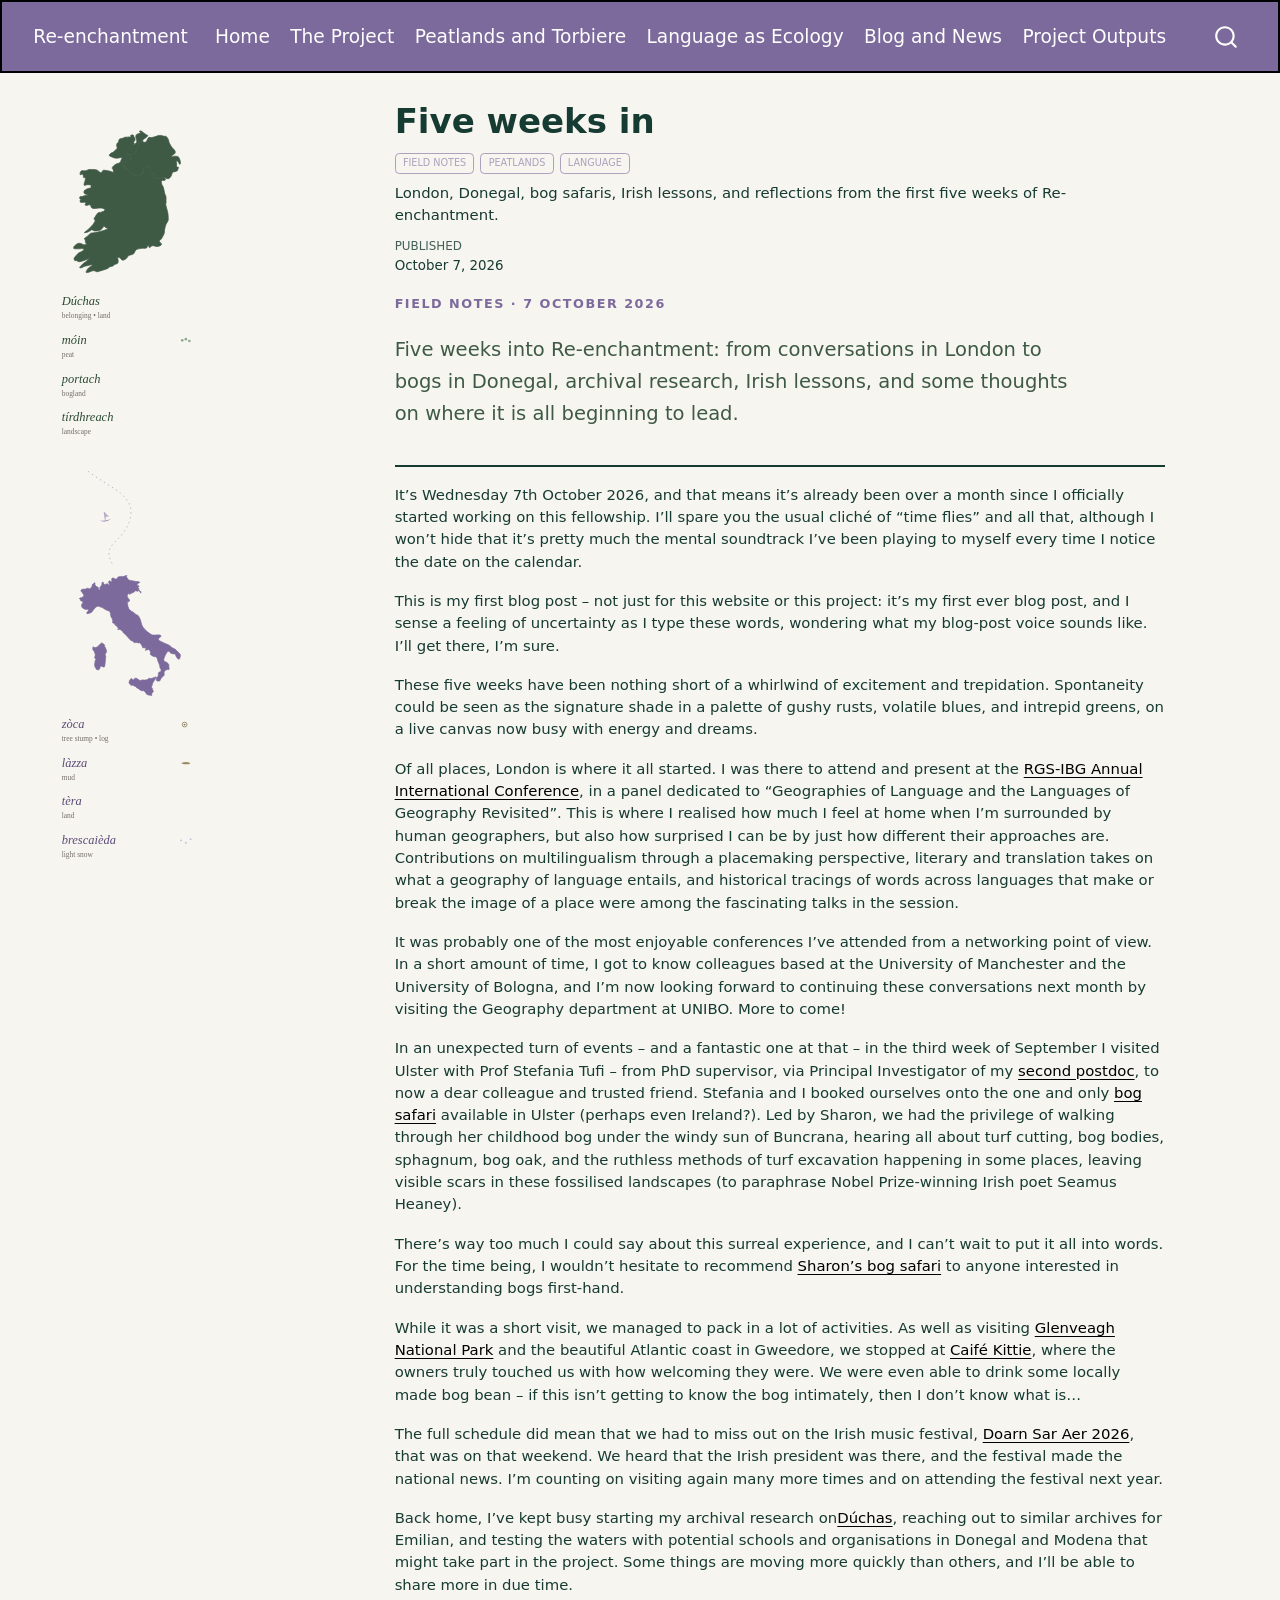
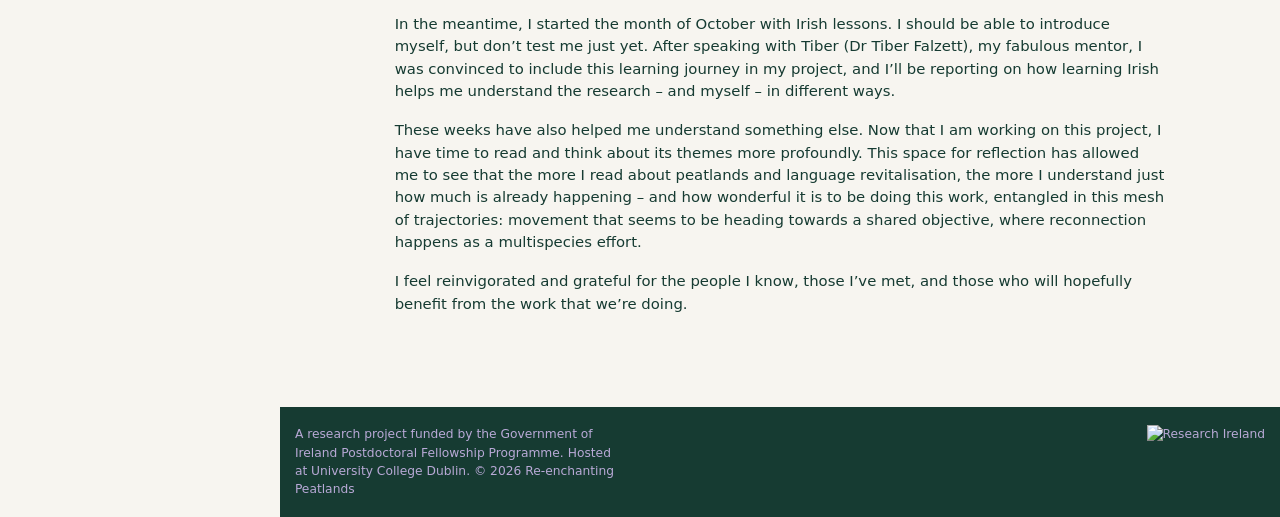
==== docs/posts/five-weeks-in/index.html @ d38acc0a "blog" ====
<!DOCTYPE html>
<html xmlns="http://www.w3.org/1999/xhtml" lang="en" xml:lang="en"><head>

<meta charset="utf-8">
<meta name="generator" content="quarto-1.8.26">

<meta name="viewport" content="width=device-width, initial-scale=1.0, user-scalable=yes">

<meta name="dcterms.date" content="2026-10-07">
<meta name="description" content="London, Donegal, bog safaris, Irish lessons, and reflections from the first five weeks of Re-enchantment.">

<title>Five weeks in – Re-enchantment</title>
<style>
code{white-space: pre-wrap;}
span.smallcaps{font-variant: small-caps;}
div.columns{display: flex; gap: min(4vw, 1.5em);}
div.column{flex: auto; overflow-x: auto;}
div.hanging-indent{margin-left: 1.5em; text-indent: -1.5em;}
ul.task-list{list-style: none;}
ul.task-list li input[type="checkbox"] {
  width: 0.8em;
  margin: 0 0.8em 0.2em -1em; /* quarto-specific, see https://github.com/quarto-dev/quarto-cli/issues/4556 */ 
  vertical-align: middle;
}
</style>


<script src="../../site_libs/quarto-nav/quarto-nav.js"></script>
<script src="../../site_libs/quarto-nav/headroom.min.js"></script>
<script src="../../site_libs/clipboard/clipboard.min.js"></script>
<script src="../../site_libs/quarto-search/autocomplete.umd.js"></script>
<script src="../../site_libs/quarto-search/fuse.min.js"></script>
<script src="../../site_libs/quarto-search/quarto-search.js"></script>
<meta name="quarto:offset" content="../../">
<script src="../../site_libs/quarto-html/quarto.js" type="module"></script>
<script src="../../site_libs/quarto-html/tabsets/tabsets.js" type="module"></script>
<script src="../../site_libs/quarto-html/axe/axe-check.js" type="module"></script>
<script src="../../site_libs/quarto-html/popper.min.js"></script>
<script src="../../site_libs/quarto-html/tippy.umd.min.js"></script>
<script src="../../site_libs/quarto-html/anchor.min.js"></script>
<link href="../../site_libs/quarto-html/tippy.css" rel="stylesheet">
<link href="../../site_libs/quarto-html/quarto-syntax-highlighting-587c61ba64f3a5504c4d52d930310e48.css" rel="stylesheet" id="quarto-text-highlighting-styles">
<script src="../../site_libs/bootstrap/bootstrap.min.js"></script>
<link href="../../site_libs/bootstrap/bootstrap-icons.css" rel="stylesheet">
<link href="../../site_libs/bootstrap/bootstrap-61fd8b2bb3b2a88f0216b59456503f86.min.css" rel="stylesheet" append-hash="true" id="quarto-bootstrap" data-mode="light">
<script id="quarto-search-options" type="application/json">{
  "location": "navbar",
  "copy-button": false,
  "collapse-after": 3,
  "panel-placement": "end",
  "type": "overlay",
  "limit": 50,
  "keyboard-shortcut": [
    "f",
    "/",
    "s"
  ],
  "show-item-context": false,
  "language": {
    "search-no-results-text": "No results",
    "search-matching-documents-text": "matching documents",
    "search-copy-link-title": "Copy link to search",
    "search-hide-matches-text": "Hide additional matches",
    "search-more-match-text": "more match in this document",
    "search-more-matches-text": "more matches in this document",
    "search-clear-button-title": "Clear",
    "search-text-placeholder": "",
    "search-detached-cancel-button-title": "Cancel",
    "search-submit-button-title": "Submit",
    "search-label": "Search"
  }
}</script>


<link rel="stylesheet" href="../../styles.css">
</head>

<body class="nav-fixed fullcontent quarto-light">

<div id="quarto-search-results"></div>
  <header id="quarto-header" class="headroom fixed-top">
    <nav class="navbar navbar-expand-lg " data-bs-theme="dark">
      <div class="navbar-container container-fluid">
      <div class="navbar-brand-container mx-auto">
    <a class="navbar-brand" href="../../index.html">
    <span class="navbar-title">Re-enchantment</span>
    </a>
  </div>
            <div id="quarto-search" class="" title="Search"></div>
          <button class="navbar-toggler" type="button" data-bs-toggle="collapse" data-bs-target="#navbarCollapse" aria-controls="navbarCollapse" role="menu" aria-expanded="false" aria-label="Toggle navigation" onclick="if (window.quartoToggleHeadroom) { window.quartoToggleHeadroom(); }">
  <span class="navbar-toggler-icon"></span>
</button>
          <div class="collapse navbar-collapse" id="navbarCollapse">
            <ul class="navbar-nav navbar-nav-scroll me-auto">
  <li class="nav-item">
    <a class="nav-link" href="../../index.html"> 
<span class="menu-text">Home</span></a>
  </li>  
  <li class="nav-item">
    <a class="nav-link" href="../../project.html"> 
<span class="menu-text">The Project</span></a>
  </li>  
  <li class="nav-item">
    <a class="nav-link" href="../../peatlands.html"> 
<span class="menu-text">Peatlands and Torbiere</span></a>
  </li>  
  <li class="nav-item">
    <a class="nav-link" href="../../languagecology.html"> 
<span class="menu-text">Language as Ecology</span></a>
  </li>  
  <li class="nav-item">
    <a class="nav-link" href="../../blog.html"> 
<span class="menu-text">Blog and News</span></a>
  </li>  
  <li class="nav-item">
    <a class="nav-link" href="../../outputs.html"> 
<span class="menu-text">Project Outputs</span></a>
  </li>  
</ul>
          </div> <!-- /navcollapse -->
            <div class="quarto-navbar-tools">
</div>
      </div> <!-- /container-fluid -->
    </nav>
</header>
<!-- content -->
<div id="quarto-content" class="quarto-container page-columns page-rows-contents page-layout-article page-navbar">
<!-- sidebar -->
<!-- margin-sidebar -->
    
<!-- main -->
<main class="content" id="quarto-document-content">
<div class="wallpaper-left"></div>

<header id="title-block-header" class="quarto-title-block default">
<div class="quarto-title">
<h1 class="title">Five weeks in</h1>
  <div class="quarto-categories">
    <div class="quarto-category">Field notes</div>
    <div class="quarto-category">Peatlands</div>
    <div class="quarto-category">Language</div>
  </div>
  </div>

<div>
  <div class="description">
    London, Donegal, bog safaris, Irish lessons, and reflections from the first five weeks of Re-enchantment.
  </div>
</div>


<div class="quarto-title-meta">

    
    <div>
    <div class="quarto-title-meta-heading">Published</div>
    <div class="quarto-title-meta-contents">
      <p class="date">October 7, 2026</p>
    </div>
  </div>
  
    
  </div>
  


</header>


<div class="post-kicker">
<p>FIELD NOTES · 7 OCTOBER 2026</p>
</div>
<div class="post-opening">
<p>Five weeks into Re-enchantment: from conversations in London to bogs in Donegal, archival research, Irish lessons, and some thoughts on where it is all beginning to lead.</p>
</div>
<hr>
<p>It’s Wednesday 7th October 2026, and that means it’s already been over a month since I officially started working on this fellowship. I’ll spare you the usual cliché of “time flies” and all that, although I won’t hide that it’s pretty much the mental soundtrack I’ve been playing to myself every time I notice the date on the calendar.</p>
<p>This is my first blog post – not just for this website or this project: it’s my first ever blog post, and I sense a feeling of uncertainty as I type these words, wondering what my blog-post voice sounds like. I’ll get there, I’m sure.</p>
<p>These five weeks have been nothing short of a whirlwind of excitement and trepidation. Spontaneity could be seen as the signature shade in a palette of gushy rusts, volatile blues, and intrepid greens, on a live canvas now busy with energy and dreams.</p>
<p>Of all places, London is where it all started. I was there to attend and present at the <a href="https://www.rgs.org/research/annual-international-conference">RGS-IBG Annual International Conference</a>, in a panel dedicated to “Geographies of Language and the Languages of Geography Revisited”. This is where I realised how much I feel at home when I’m surrounded by human geographers, but also how surprised I can be by just how different their approaches are. Contributions on multilingualism through a placemaking perspective, literary and translation takes on what a geography of language entails, and historical tracings of words across languages that make or break the image of a place were among the fascinating talks in the session.</p>
<p>It was probably one of the most enjoyable conferences I’ve attended from a networking point of view. In a short amount of time, I got to know colleagues based at the University of Manchester and the University of Bologna, and I’m now looking forward to continuing these conversations next month by visiting the Geography department at UNIBO. More to come!</p>
<p>In an unexpected turn of events – and a fantastic one at that – in the third week of September I visited Ulster with Prof Stefania Tufi – from PhD supervisor, via Principal Investigator of my <a href="https://www.liverpool.ac.uk/languages-cultures-and-film/research/projects/borderscapes/">second postdoc</a>, to now a dear colleague and trusted friend. Stefania and I booked ourselves onto the one and only <a href="https://solasireland.com/tours/bog-safari/">bog safari</a> available in Ulster (perhaps even Ireland?). Led by Sharon, we had the privilege of walking through her childhood bog under the windy sun of Buncrana, hearing all about turf cutting, bog bodies, sphagnum, bog oak, and the ruthless methods of turf excavation happening in some places, leaving visible scars in these fossilised landscapes (to paraphrase Nobel Prize-winning Irish poet Seamus Heaney).</p>
<p>There’s way too much I could say about this surreal experience, and I can’t wait to put it all into words. For the time being, I wouldn’t hesitate to recommend <a href="https://solasireland.com/tours/bog-safari/">Sharon’s bog safari</a> to anyone interested in understanding bogs first-hand.</p>
<p>While it was a short visit, we managed to pack in a lot of activities. As well as visiting <a href="https://www.nationalparks.ie/glenveagh/">Glenveagh National Park</a> and the beautiful Atlantic coast in Gweedore, we stopped at <a href="https://govisitdonegal.com/places-to-eat/caife-kitty/">Caifé Kittie</a>, where the owners truly touched us with how welcoming they were. We were even able to drink some locally made bog bean – if this isn’t getting to know the bog intimately, then I don’t know what is…</p>
<p>The full schedule did mean that we had to miss out on the Irish music festival, <a href="https://share.google/TpyPyvpXl4QmtbWO6">Doarn Sar Aer 2026</a>, that was on that weekend. We heard that the Irish president was there, and the festival made the national news. I’m counting on visiting again many more times and on attending the festival next year.</p>
<p>Back home, I’ve kept busy starting my archival research on<a href="https://www.duchas.ie/">Dúchas</a>, reaching out to similar archives for Emilian, and testing the waters with potential schools and organisations in Donegal and Modena that might take part in the project. Some things are moving more quickly than others, and I’ll be able to share more in due time.</p>
<p>In the meantime, I started the month of October with Irish lessons. I should be able to introduce myself, but don’t test me just yet. After speaking with Tiber (Dr Tiber Falzett), my fabulous mentor, I was convinced to include this learning journey in my project, and I’ll be reporting on how learning Irish helps me understand the research – and myself – in different ways.</p>
<p>These weeks have also helped me understand something else. Now that I am working on this project, I have time to read and think about its themes more profoundly. This space for reflection has allowed me to see that the more I read about peatlands and language revitalisation, the more I understand just how much is already happening – and how wonderful it is to be doing this work, entangled in this mesh of trajectories: movement that seems to be heading towards a shared objective, where reconnection happens as a multispecies effort.</p>
<p>I feel reinvigorated and grateful for the people I know, those I’ve met, and those who will hopefully benefit from the work that we’re doing.</p>



</main> <!-- /main -->
<script id="quarto-html-after-body" type="application/javascript">
  window.document.addEventListener("DOMContentLoaded", function (event) {
    const icon = "";
    const anchorJS = new window.AnchorJS();
    anchorJS.options = {
      placement: 'right',
      icon: icon
    };
    anchorJS.add('.anchored');
    const isCodeAnnotation = (el) => {
      for (const clz of el.classList) {
        if (clz.startsWith('code-annotation-')) {                     
          return true;
        }
      }
      return false;
    }
    const onCopySuccess = function(e) {
      // button target
      const button = e.trigger;
      // don't keep focus
      button.blur();
      // flash "checked"
      button.classList.add('code-copy-button-checked');
      var currentTitle = button.getAttribute("title");
      button.setAttribute("title", "Copied!");
      let tooltip;
      if (window.bootstrap) {
        button.setAttribute("data-bs-toggle", "tooltip");
        button.setAttribute("data-bs-placement", "left");
        button.setAttribute("data-bs-title", "Copied!");
        tooltip = new bootstrap.Tooltip(button, 
          { trigger: "manual", 
            customClass: "code-copy-button-tooltip",
            offset: [0, -8]});
        tooltip.show();    
      }
      setTimeout(function() {
        if (tooltip) {
          tooltip.hide();
          button.removeAttribute("data-bs-title");
          button.removeAttribute("data-bs-toggle");
          button.removeAttribute("data-bs-placement");
        }
        button.setAttribute("title", currentTitle);
        button.classList.remove('code-copy-button-checked');
      }, 1000);
      // clear code selection
      e.clearSelection();
    }
    const getTextToCopy = function(trigger) {
      const outerScaffold = trigger.parentElement.cloneNode(true);
      const codeEl = outerScaffold.querySelector('code');
      for (const childEl of codeEl.children) {
        if (isCodeAnnotation(childEl)) {
          childEl.remove();
        }
      }
      return codeEl.innerText;
    }
    const clipboard = new window.ClipboardJS('.code-copy-button:not([data-in-quarto-modal])', {
      text: getTextToCopy
    });
    clipboard.on('success', onCopySuccess);
    if (window.document.getElementById('quarto-embedded-source-code-modal')) {
      const clipboardModal = new window.ClipboardJS('.code-copy-button[data-in-quarto-modal]', {
        text: getTextToCopy,
        container: window.document.getElementById('quarto-embedded-source-code-modal')
      });
      clipboardModal.on('success', onCopySuccess);
    }
      var localhostRegex = new RegExp(/^(?:http|https):\/\/localhost\:?[0-9]*\//);
      var mailtoRegex = new RegExp(/^mailto:/);
        var filterRegex = new RegExp('/' + window.location.host + '/');
      var isInternal = (href) => {
          return filterRegex.test(href) || localhostRegex.test(href) || mailtoRegex.test(href);
      }
      // Inspect non-navigation links and adorn them if external
     var links = window.document.querySelectorAll('a[href]:not(.nav-link):not(.navbar-brand):not(.toc-action):not(.sidebar-link):not(.sidebar-item-toggle):not(.pagination-link):not(.no-external):not([aria-hidden]):not(.dropdown-item):not(.quarto-navigation-tool):not(.about-link)');
      for (var i=0; i<links.length; i++) {
        const link = links[i];
        if (!isInternal(link.href)) {
          // undo the damage that might have been done by quarto-nav.js in the case of
          // links that we want to consider external
          if (link.dataset.originalHref !== undefined) {
            link.href = link.dataset.originalHref;
          }
        }
      }
    function tippyHover(el, contentFn, onTriggerFn, onUntriggerFn) {
      const config = {
        allowHTML: true,
        maxWidth: 500,
        delay: 100,
        arrow: false,
        appendTo: function(el) {
            return el.parentElement;
        },
        interactive: true,
        interactiveBorder: 10,
        theme: 'quarto',
        placement: 'bottom-start',
      };
      if (contentFn) {
        config.content = contentFn;
      }
      if (onTriggerFn) {
        config.onTrigger = onTriggerFn;
      }
      if (onUntriggerFn) {
        config.onUntrigger = onUntriggerFn;
      }
      window.tippy(el, config); 
    }
    const noterefs = window.document.querySelectorAll('a[role="doc-noteref"]');
    for (var i=0; i<noterefs.length; i++) {
      const ref = noterefs[i];
      tippyHover(ref, function() {
        // use id or data attribute instead here
        let href = ref.getAttribute('data-footnote-href') || ref.getAttribute('href');
        try { href = new URL(href).hash; } catch {}
        const id = href.replace(/^#\/?/, "");
        const note = window.document.getElementById(id);
        if (note) {
          return note.innerHTML;
        } else {
          return "";
        }
      });
    }
    const xrefs = window.document.querySelectorAll('a.quarto-xref');
    const processXRef = (id, note) => {
      // Strip column container classes
      const stripColumnClz = (el) => {
        el.classList.remove("page-full", "page-columns");
        if (el.children) {
          for (const child of el.children) {
            stripColumnClz(child);
          }
        }
      }
      stripColumnClz(note)
      if (id === null || id.startsWith('sec-')) {
        // Special case sections, only their first couple elements
        const container = document.createElement("div");
        if (note.children && note.children.length > 2) {
          container.appendChild(note.children[0].cloneNode(true));
          for (let i = 1; i < note.children.length; i++) {
            const child = note.children[i];
            if (child.tagName === "P" && child.innerText === "") {
              continue;
            } else {
              container.appendChild(child.cloneNode(true));
              break;
            }
          }
          if (window.Quarto?.typesetMath) {
            window.Quarto.typesetMath(container);
          }
          return container.innerHTML
        } else {
          if (window.Quarto?.typesetMath) {
            window.Quarto.typesetMath(note);
          }
          return note.innerHTML;
        }
      } else {
        // Remove any anchor links if they are present
        const anchorLink = note.querySelector('a.anchorjs-link');
        if (anchorLink) {
          anchorLink.remove();
        }
        if (window.Quarto?.typesetMath) {
          window.Quarto.typesetMath(note);
        }
        if (note.classList.contains("callout")) {
          return note.outerHTML;
        } else {
          return note.innerHTML;
        }
      }
    }
    for (var i=0; i<xrefs.length; i++) {
      const xref = xrefs[i];
      tippyHover(xref, undefined, function(instance) {
        instance.disable();
        let url = xref.getAttribute('href');
        let hash = undefined; 
        if (url.startsWith('#')) {
          hash = url;
        } else {
          try { hash = new URL(url).hash; } catch {}
        }
        if (hash) {
          const id = hash.replace(/^#\/?/, "");
          const note = window.document.getElementById(id);
          if (note !== null) {
            try {
              const html = processXRef(id, note.cloneNode(true));
              instance.setContent(html);
            } finally {
              instance.enable();
              instance.show();
            }
          } else {
            // See if we can fetch this
            fetch(url.split('#')[0])
            .then(res => res.text())
            .then(html => {
              const parser = new DOMParser();
              const htmlDoc = parser.parseFromString(html, "text/html");
              const note = htmlDoc.getElementById(id);
              if (note !== null) {
                const html = processXRef(id, note);
                instance.setContent(html);
              } 
            }).finally(() => {
              instance.enable();
              instance.show();
            });
          }
        } else {
          // See if we can fetch a full url (with no hash to target)
          // This is a special case and we should probably do some content thinning / targeting
          fetch(url)
          .then(res => res.text())
          .then(html => {
            const parser = new DOMParser();
            const htmlDoc = parser.parseFromString(html, "text/html");
            const note = htmlDoc.querySelector('main.content');
            if (note !== null) {
              // This should only happen for chapter cross references
              // (since there is no id in the URL)
              // remove the first header
              if (note.children.length > 0 && note.children[0].tagName === "HEADER") {
                note.children[0].remove();
              }
              const html = processXRef(null, note);
              instance.setContent(html);
            } 
          }).finally(() => {
            instance.enable();
            instance.show();
          });
        }
      }, function(instance) {
      });
    }
        let selectedAnnoteEl;
        const selectorForAnnotation = ( cell, annotation) => {
          let cellAttr = 'data-code-cell="' + cell + '"';
          let lineAttr = 'data-code-annotation="' +  annotation + '"';
          const selector = 'span[' + cellAttr + '][' + lineAttr + ']';
          return selector;
        }
        const selectCodeLines = (annoteEl) => {
          const doc = window.document;
          const targetCell = annoteEl.getAttribute("data-target-cell");
          const targetAnnotation = annoteEl.getAttribute("data-target-annotation");
          const annoteSpan = window.document.querySelector(selectorForAnnotation(targetCell, targetAnnotation));
          const lines = annoteSpan.getAttribute("data-code-lines").split(",");
          const lineIds = lines.map((line) => {
            return targetCell + "-" + line;
          })
          let top = null;
          let height = null;
          let parent = null;
          if (lineIds.length > 0) {
              //compute the position of the single el (top and bottom and make a div)
              const el = window.document.getElementById(lineIds[0]);
              top = el.offsetTop;
              height = el.offsetHeight;
              parent = el.parentElement.parentElement;
            if (lineIds.length > 1) {
              const lastEl = window.document.getElementById(lineIds[lineIds.length - 1]);
              const bottom = lastEl.offsetTop + lastEl.offsetHeight;
              height = bottom - top;
            }
            if (top !== null && height !== null && parent !== null) {
              // cook up a div (if necessary) and position it 
              let div = window.document.getElementById("code-annotation-line-highlight");
              if (div === null) {
                div = window.document.createElement("div");
                div.setAttribute("id", "code-annotation-line-highlight");
                div.style.position = 'absolute';
                parent.appendChild(div);
              }
              div.style.top = top - 2 + "px";
              div.style.height = height + 4 + "px";
              div.style.left = 0;
              let gutterDiv = window.document.getElementById("code-annotation-line-highlight-gutter");
              if (gutterDiv === null) {
                gutterDiv = window.document.createElement("div");
                gutterDiv.setAttribute("id", "code-annotation-line-highlight-gutter");
                gutterDiv.style.position = 'absolute';
                const codeCell = window.document.getElementById(targetCell);
                const gutter = codeCell.querySelector('.code-annotation-gutter');
                gutter.appendChild(gutterDiv);
              }
              gutterDiv.style.top = top - 2 + "px";
              gutterDiv.style.height = height + 4 + "px";
            }
            selectedAnnoteEl = annoteEl;
          }
        };
        const unselectCodeLines = () => {
          const elementsIds = ["code-annotation-line-highlight", "code-annotation-line-highlight-gutter"];
          elementsIds.forEach((elId) => {
            const div = window.document.getElementById(elId);
            if (div) {
              div.remove();
            }
          });
          selectedAnnoteEl = undefined;
        };
          // Handle positioning of the toggle
      window.addEventListener(
        "resize",
        throttle(() => {
          elRect = undefined;
          if (selectedAnnoteEl) {
            selectCodeLines(selectedAnnoteEl);
          }
        }, 10)
      );
      function throttle(fn, ms) {
      let throttle = false;
      let timer;
        return (...args) => {
          if(!throttle) { // first call gets through
              fn.apply(this, args);
              throttle = true;
          } else { // all the others get throttled
              if(timer) clearTimeout(timer); // cancel #2
              timer = setTimeout(() => {
                fn.apply(this, args);
                timer = throttle = false;
              }, ms);
          }
        };
      }
        // Attach click handler to the DT
        const annoteDls = window.document.querySelectorAll('dt[data-target-cell]');
        for (const annoteDlNode of annoteDls) {
          annoteDlNode.addEventListener('click', (event) => {
            const clickedEl = event.target;
            if (clickedEl !== selectedAnnoteEl) {
              unselectCodeLines();
              const activeEl = window.document.querySelector('dt[data-target-cell].code-annotation-active');
              if (activeEl) {
                activeEl.classList.remove('code-annotation-active');
              }
              selectCodeLines(clickedEl);
              clickedEl.classList.add('code-annotation-active');
            } else {
              // Unselect the line
              unselectCodeLines();
              clickedEl.classList.remove('code-annotation-active');
            }
          });
        }
    const findCites = (el) => {
      const parentEl = el.parentElement;
      if (parentEl) {
        const cites = parentEl.dataset.cites;
        if (cites) {
          return {
            el,
            cites: cites.split(' ')
          };
        } else {
          return findCites(el.parentElement)
        }
      } else {
        return undefined;
      }
    };
    var bibliorefs = window.document.querySelectorAll('a[role="doc-biblioref"]');
    for (var i=0; i<bibliorefs.length; i++) {
      const ref = bibliorefs[i];
      const citeInfo = findCites(ref);
      if (citeInfo) {
        tippyHover(citeInfo.el, function() {
          var popup = window.document.createElement('div');
          citeInfo.cites.forEach(function(cite) {
            var citeDiv = window.document.createElement('div');
            citeDiv.classList.add('hanging-indent');
            citeDiv.classList.add('csl-entry');
            var biblioDiv = window.document.getElementById('ref-' + cite);
            if (biblioDiv) {
              citeDiv.innerHTML = biblioDiv.innerHTML;
            }
            popup.appendChild(citeDiv);
          });
          return popup.innerHTML;
        });
      }
    }
  });
  </script>
</div> <!-- /content -->
<footer class="footer">
  <div class="nav-footer">
    <div class="nav-footer-left">
      <ul class="footer-items list-unstyled">
    <li class="nav-item">
 A research project funded by the Government of Ireland Postdoctoral Fellowship Programme. Hosted at University College Dublin. © 2026 Re-enchanting Peatlands
  </li>  
</ul>
    </div>   
    <div class="nav-footer-center">
      &nbsp;
    </div>
    <div class="nav-footer-right">
      <ul class="footer-items list-unstyled">
    <li class="nav-item">
 <img src="files/RILogo.png" alt="Research Ireland" height="30">
  </li>  
</ul>
    </div>
  </div>
</footer>




</body></html>
---- docs/site_libs/quarto-html/tippy.css ----
.tippy-box[data-animation=fade][data-state=hidden]{opacity:0}[data-tippy-root]{max-width:calc(100vw - 10px)}.tippy-box{position:relative;background-color:#333;color:#fff;border-radius:4px;font-size:14px;line-height:1.4;white-space:normal;outline:0;transition-property:transform,visibility,opacity}.tippy-box[data-placement^=top]>.tippy-arrow{bottom:0}.tippy-box[data-placement^=top]>.tippy-arrow:before{bottom:-7px;left:0;border-width:8px 8px 0;border-top-color:initial;transform-origin:center top}.tippy-box[data-placement^=bottom]>.tippy-arrow{top:0}.tippy-box[data-placement^=bottom]>.tippy-arrow:before{top:-7px;left:0;border-width:0 8px 8px;border-bottom-color:initial;transform-origin:center bottom}.tippy-box[data-placement^=left]>.tippy-arrow{right:0}.tippy-box[data-placement^=left]>.tippy-arrow:before{border-width:8px 0 8px 8px;border-left-color:initial;right:-7px;transform-origin:center left}.tippy-box[data-placement^=right]>.tippy-arrow{left:0}.tippy-box[data-placement^=right]>.tippy-arrow:before{left:-7px;border-width:8px 8px 8px 0;border-right-color:initial;transform-origin:center right}.tippy-box[data-inertia][data-state=visible]{transition-timing-function:cubic-bezier(.54,1.5,.38,1.11)}.tippy-arrow{width:16px;height:16px;color:#333}.tippy-arrow:before{content:"";position:absolute;border-color:transparent;border-style:solid}.tippy-content{position:relative;padding:5px 9px;z-index:1}
---- docs/site_libs/quarto-html/quarto-syntax-highlighting-587c61ba64f3a5504c4d52d930310e48.css ----
/* quarto syntax highlight colors */
:root {
  --quarto-hl-ot-color: #003B4F;
  --quarto-hl-at-color: #657422;
  --quarto-hl-ss-color: #20794D;
  --quarto-hl-an-color: #5E5E5E;
  --quarto-hl-fu-color: #4758AB;
  --quarto-hl-st-color: #20794D;
  --quarto-hl-cf-color: #003B4F;
  --quarto-hl-op-color: #5E5E5E;
  --quarto-hl-er-color: #AD0000;
  --quarto-hl-bn-color: #AD0000;
  --quarto-hl-al-color: #AD0000;
  --quarto-hl-va-color: #111111;
  --quarto-hl-bu-color: inherit;
  --quarto-hl-ex-color: inherit;
  --quarto-hl-pp-color: #AD0000;
  --quarto-hl-in-color: #5E5E5E;
  --quarto-hl-vs-color: #20794D;
  --quarto-hl-wa-color: #5E5E5E;
  --quarto-hl-do-color: #5E5E5E;
  --quarto-hl-im-color: #00769E;
  --quarto-hl-ch-color: #20794D;
  --quarto-hl-dt-color: #AD0000;
  --quarto-hl-fl-color: #AD0000;
  --quarto-hl-co-color: #5E5E5E;
  --quarto-hl-cv-color: #5E5E5E;
  --quarto-hl-cn-color: #8f5902;
  --quarto-hl-sc-color: #5E5E5E;
  --quarto-hl-dv-color: #AD0000;
  --quarto-hl-kw-color: #003B4F;
}

/* other quarto variables */
:root {
  --quarto-font-monospace: SFMono-Regular, Menlo, Monaco, Consolas, "Liberation Mono", "Courier New", monospace;
}

/* syntax highlight based on Pandoc's rules */
pre > code.sourceCode > span {
  color: #003B4F;
}

code.sourceCode > span {
  color: #003B4F;
}

div.sourceCode,
div.sourceCode pre.sourceCode {
  color: #003B4F;
}

/* Normal */
code span {
  color: #003B4F;
}

/* Alert */
code span.al {
  color: #AD0000;
  font-style: inherit;
}

/* Annotation */
code span.an {
  color: #5E5E5E;
  font-style: inherit;
}

/* Attribute */
code span.at {
  color: #657422;
  font-style: inherit;
}

/* BaseN */
code span.bn {
  color: #AD0000;
  font-style: inherit;
}

/* BuiltIn */
code span.bu {
  font-style: inherit;
}

/* ControlFlow */
code span.cf {
  color: #003B4F;
  font-weight: bold;
  font-style: inherit;
}

/* Char */
code span.ch {
  color: #20794D;
  font-style: inherit;
}

/* Constant */
code span.cn {
  color: #8f5902;
  font-style: inherit;
}

/* Comment */
code span.co {
  color: #5E5E5E;
  font-style: inherit;
}

/* CommentVar */
code span.cv {
  color: #5E5E5E;
  font-style: italic;
}

/* Documentation */
code span.do {
  color: #5E5E5E;
  font-style: italic;
}

/* DataType */
code span.dt {
  color: #AD0000;
  font-style: inherit;
}

/* DecVal */
code span.dv {
  color: #AD0000;
  font-style: inherit;
}

/* Error */
code span.er {
  color: #AD0000;
  font-style: inherit;
}

/* Extension */
code span.ex {
  font-style: inherit;
}

/* Float */
code span.fl {
  color: #AD0000;
  font-style: inherit;
}

/* Function */
code span.fu {
  color: #4758AB;
  font-style: inherit;
}

/* Import */
code span.im {
  color: #00769E;
  font-style: inherit;
}

/* Information */
code span.in {
  color: #5E5E5E;
  font-style: inherit;
}

/* Keyword */
code span.kw {
  color: #003B4F;
  font-weight: bold;
  font-style: inherit;
}

/* Operator */
code span.op {
  color: #5E5E5E;
  font-style: inherit;
}

/* Other */
code span.ot {
  color: #003B4F;
  font-style: inherit;
}

/* Preprocessor */
code span.pp {
  color: #AD0000;
  font-style: inherit;
}

/* SpecialChar */
code span.sc {
  color: #5E5E5E;
  font-style: inherit;
}

/* SpecialString */
code span.ss {
  color: #20794D;
  font-style: inherit;
}

/* String */
code span.st {
  color: #20794D;
  font-style: inherit;
}

/* Variable */
code span.va {
  color: #111111;
  font-style: inherit;
}

/* VerbatimString */
code span.vs {
  color: #20794D;
  font-style: inherit;
}

/* Warning */
code span.wa {
  color: #5E5E5E;
  font-style: italic;
}

.prevent-inlining {
  content: "</";
}

/*# sourceMappingURL=2dce1cc6c82594539e1579de68416b47.css.map */
---- docs/styles.css ----
/* css styles */

.nav-footer {
  background-color: #163B32;
  color: #B8A9D6;
}

.nav-footer .footer-items {
  padding-top: 10px;
  padding-bottom: 10px;
}

.nav-footer img {
  max-height: 30px;
}

.nav-footer a {
  color: #B8A9D6;
}

.nav-footer a:hover {
  color: #B8A9D6;
}

.wallpaper-left {
  position: fixed;
  top: 0;
  left: 0;
  width: 260px;
  height: 100vh;

  background-image: url("files/wallpaper.svg");
  background-repeat: no-repeat;
  background-position: center top;
  background-size: contain;

  pointer-events: none;
  z-index: 0;
}

body {
  margin-left: 280px;
}

@media (max-width: 900px) {
  .wallpaper-left {
    display: none;
  }

  body {
    margin-left: 0;
  }
}

html,
body {
  background: #F7F5F0;
}


/* =========================================================
   LANGUAGE AS ECOLOGY — PUBLICATION CARDS
   ========================================================= */

.publication-card {
  background: #ffffff;
  border: 1px solid rgba(62, 90, 69, 0.18);
  border-left: 5px solid #3E5A45;
  border-radius: 12px;

  padding: 2rem 2.2rem;
  margin: 2rem 0 3rem 0;

  box-shadow: 0 4px 14px rgba(62, 90, 69, 0.08);
}

/* Publication title */

.publication-card h3 {
  color: #3E5A45;
  margin-top: 0;
  margin-bottom: 0.8rem;
  font-size: 1.35rem;
  line-height: 1.35;
}

/* APA citation */

.publication-meta {
  color: #555;
  font-size: 0.95rem;
  line-height: 1.6;
  margin-bottom: 1.5rem;
}

.publication-meta a {
  color: #7C6A9C;
  font-weight: 600;
}

/* "Why it matters" box */

.research-note {
  background: #F7F5F0;
  border-left: 4px solid #7C6A9C;
  border-radius: 6px;

  padding: 1rem 1.3rem;
  margin: 1.5rem 0;

  font-size: 0.95rem;
}

.research-note strong {
  color: #7C6A9C;
  text-transform: uppercase;
  letter-spacing: 0.06em;
  font-size: 0.78rem;
}

/* Abstract */

.publication-card details {
  margin-top: 1.5rem;
  border-top: 1px solid rgba(62, 90, 69, 0.15);
  padding-top: 1rem;
}

.publication-card summary {
  color: #3E5A45;
  font-weight: 600;
  cursor: pointer;
  letter-spacing: 0.03em;
}

.publication-card details p {
  margin-top: 1rem;
  line-height: 1.7;
}

/* Category label */

.publication-category {
  display: inline-block;

  color: #7C6A9C;
  border: 1px solid rgba(124, 106, 156, 0.35);
  border-radius: 20px;

  padding: 0.25rem 0.7rem;
  margin-bottom: 1rem;

  font-size: 0.72rem;
  font-weight: 700;
  letter-spacing: 0.08em;
  text-transform: uppercase;
}

/* Mobile */

@media (max-width: 700px) {
  .publication-card {
    padding: 1.4rem;
    margin: 1.5rem 0 2rem 0;
  }

  .publication-card h3 {
    font-size: 1.15rem;
  }
}

/* =========================================================
   RESEARCH SECTION NAVIGATION
   ========================================================= */

.research-nav {
  display: flex;
  flex-wrap: wrap;
  gap: 0.8rem;

  margin: 2rem 0 3rem 0;
}

.research-nav-item {
  display: inline-block;

  padding: 0.7rem 1.2rem;

  background-color: #ffffff;
  color: #3E5A45;

  border: 1px solid rgba(62, 90, 69, 0.3);
  border-radius: 25px;

  text-decoration: none;
  font-weight: 600;
  font-size: 0.9rem;

  transition:
    background-color 0.2s ease,
    color 0.2s ease,
    transform 0.2s ease,
    box-shadow 0.2s ease;
}

.research-nav-item:hover {
  background-color: #3E5A45;
  color: #ffffff;

  transform: translateY(-2px);

  box-shadow: 0 4px 10px rgba(62, 90, 69, 0.15);

  text-decoration: none;
}

/* Make the destination headings scroll nicely
   beneath the fixed navbar */

#linguistics-language,
#ecology-geography,
#interdisciplinary {
  scroll-margin-top: 90px;
}

/* =========================================================
   BOOK PUBLICATIONS
   ========================================================= */

.book-card {
  display: flex;
  gap: 1.8rem;
  align-items: flex-start;
  margin-bottom: 1.5rem;
}

.book-cover {
  flex: 0 0 130px;
}

.book-cover img {
  display: block;
  width: 130px;
  height: auto;

  border-radius: 4px;

  box-shadow: 0 5px 12px rgba(62, 90, 69, 0.18);
}

.book-details {
  flex: 1;
}

.book-details h3 {
  margin-top: 0;
}

/* Mobile */

@media (max-width: 600px) {
  .book-card {
    flex-direction: column;
  }

  .book-cover {
    flex-basis: auto;
  }

  .book-cover img {
    width: 150px;
  }
}

/* =========================================================
   BLOG — FIELD NOTES
   ========================================================= */

/* ---------- Blog landing page ---------- */

.blog-intro {
  max-width: 720px;
  margin: 1.5rem 0 3.5rem 0;
  padding-bottom: 2rem;
  border-bottom: 1px solid rgba(22, 59, 50, 0.25);
}

.blog-intro h2 {
  color: #163B32;
  font-size: 1.8rem;
  font-weight: 500;
  margin-bottom: 0.8rem;
}

.blog-intro p {
  max-width: 620px;
  color: #3E5A45;
  font-size: 1.05rem;
  line-height: 1.7;
  margin-bottom: 0;
}


/* ---------- Quarto blog listing ---------- */

/* Remove the conventional card-like appearance */

.quarto-listing-default .list {
  border-top: 0;
}

.quarto-listing-default .quarto-post {
  padding: 1.8rem 0 2rem 0;
  border-bottom: 1px solid rgba(22, 59, 50, 0.18);
}

/* Post titles */

.quarto-listing-default .quarto-post .listing-title {
  color: #163B32;
  font-size: 1.35rem;
  font-weight: 500;
  line-height: 1.3;
}

.quarto-listing-default .quarto-post .listing-title a {
  color: #163B32;
  text-decoration: none;
}

.quarto-listing-default .quarto-post .listing-title a:hover {
  color: #7C6A9C;
}

/* Description */

.quarto-listing-default .quarto-post .listing-description {
  color: #3E5A45;
  font-size: 0.98rem;
  line-height: 1.65;
  max-width: 680px;
}

/* Date and metadata */

.quarto-listing-default .quarto-post .listing-date {
  color: #7C6A9C;
  font-size: 0.76rem;
  font-weight: 700;
  letter-spacing: 0.07em;
  text-transform: uppercase;
}

/* Categories */

.quarto-listing-category .category,
.quarto-category {
  color: #7C6A9C;
  border-color: rgba(124, 106, 156, 0.35);
  border-radius: 20px;
}


/* =========================================================
   INDIVIDUAL BLOG POSTS
   ========================================================= */

/* Comfortable reading width */

body.quarto-blog-post main.content {
  max-width: 780px;
}

/* Small editorial label above the opening */

.post-kicker {
  color: #7C6A9C;
  font-size: 0.75rem;
  font-weight: 700;
  letter-spacing: 0.12em;
  margin: 0.5rem 0 1.2rem 0;
}

/* Opening/deck */

.post-opening {
  max-width: 680px;
  color: #3E5A45;
  font-size: 1.15rem;
  line-height: 1.65;
  margin-bottom: 2rem;
}

/* Article typography */

body.quarto-blog-post main.content p {
  font-size: 1.05rem;
  line-height: 1.82;
  margin-bottom: 1.35rem;
}

/* Give the article title more presence */

body.quarto-blog-post #title-block-header .title {
  color: #163B32;
  font-size: clamp(2.2rem, 5vw, 3.4rem);
  font-weight: 500;
  line-height: 1.08;
  letter-spacing: -0.02em;
}

/* Quarto metadata */

body.quarto-blog-post #title-block-header .quarto-title-meta {
  color: #7C6A9C;
  font-size: 0.8rem;
}

/* Horizontal rules become quiet editorial dividers */

body.quarto-blog-post main.content hr {
  border: 0;
  border-top: 1px solid rgba(22, 59, 50, 0.22);
  opacity: 1;
  margin: 2.5rem 0;
}


/* ---------- Pull quotes ---------- */

.field-note-quote {
  margin: 3rem 0;
  padding: 0.5rem 0 0.5rem 1.6rem;
  border-left: 3px solid #7C6A9C;

  color: #3E5A45;
  font-size: 1.3rem;
  line-height: 1.55;
  font-style: italic;
}


/* ---------- Optional location / transition marker ---------- */

.field-note-marker {
  margin: 3rem 0 1.5rem 0;

  color: #7C6A9C;
  font-size: 0.74rem;
  font-weight: 700;
  letter-spacing: 0.12em;
  text-transform: uppercase;
}


/* ---------- Mobile ---------- */

@media (max-width: 700px) {

  .blog-intro {
    margin-bottom: 2.5rem;
  }

  .blog-intro h2 {
    font-size: 1.5rem;
  }

  body.quarto-blog-post main.content p {
    font-size: 1rem;
    line-height: 1.75;
  }

  .post-opening {
    font-size: 1.05rem;
  }

  .field-note-quote {
    margin: 2.2rem 0;
    padding-left: 1rem;
    font-size: 1.15rem;
  }
}
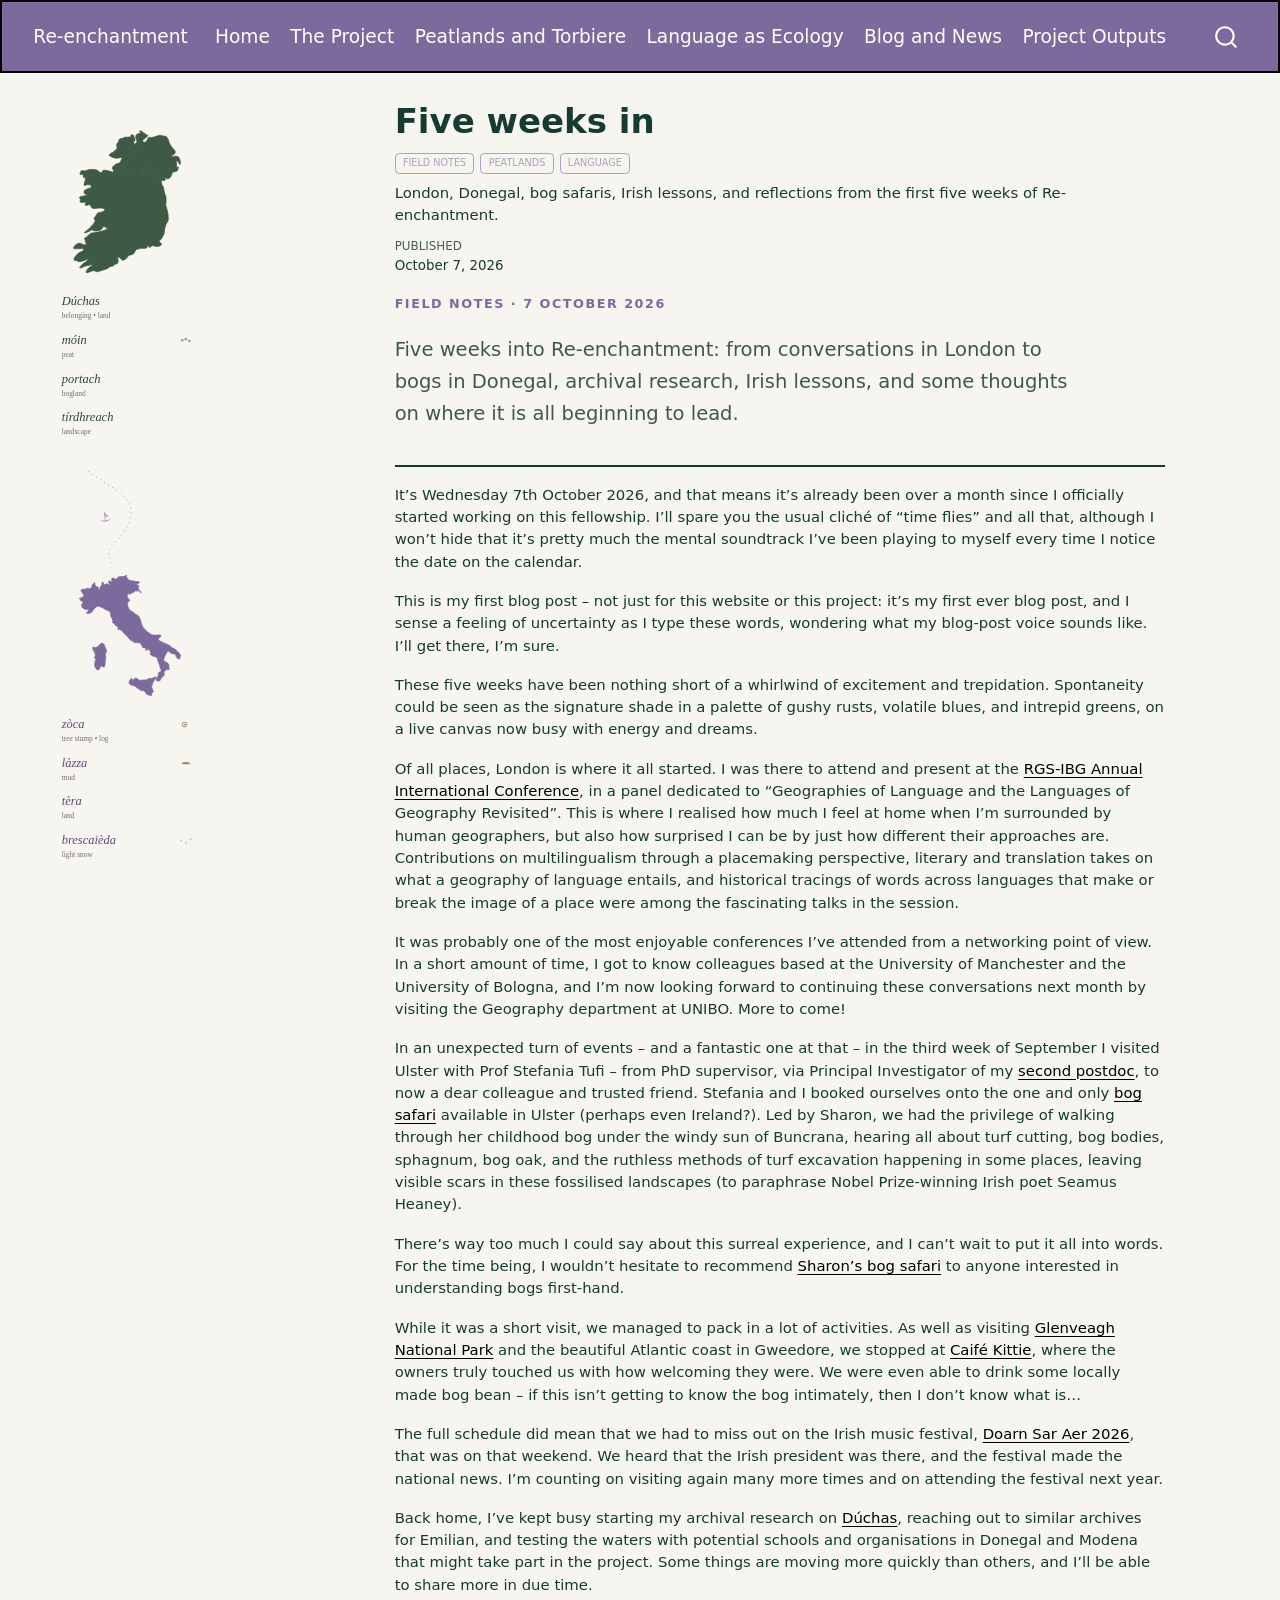
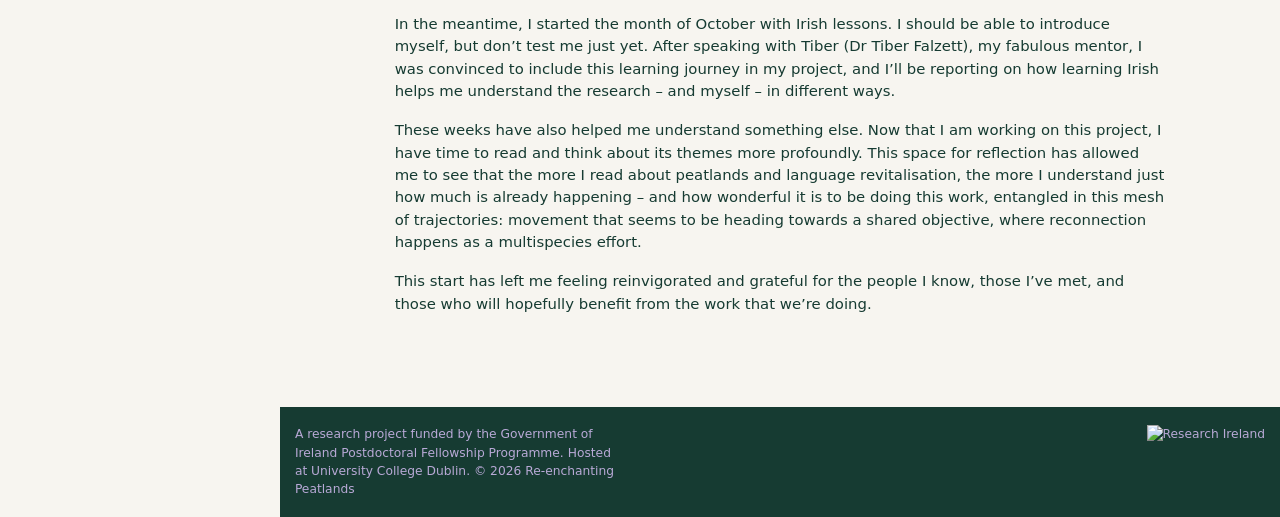
==== commit 89f6af94: "blog" ====
--- a/docs/posts/five-weeks-in/index.html
+++ b/docs/posts/five-weeks-in/index.html
@@ -183,10 +183,10 @@
 <p>There’s way too much I could say about this surreal experience, and I can’t wait to put it all into words. For the time being, I wouldn’t hesitate to recommend <a href="https://solasireland.com/tours/bog-safari/">Sharon’s bog safari</a> to anyone interested in understanding bogs first-hand.</p>
 <p>While it was a short visit, we managed to pack in a lot of activities. As well as visiting <a href="https://www.nationalparks.ie/glenveagh/">Glenveagh National Park</a> and the beautiful Atlantic coast in Gweedore, we stopped at <a href="https://govisitdonegal.com/places-to-eat/caife-kitty/">Caifé Kittie</a>, where the owners truly touched us with how welcoming they were. We were even able to drink some locally made bog bean – if this isn’t getting to know the bog intimately, then I don’t know what is…</p>
 <p>The full schedule did mean that we had to miss out on the Irish music festival, <a href="https://share.google/TpyPyvpXl4QmtbWO6">Doarn Sar Aer 2026</a>, that was on that weekend. We heard that the Irish president was there, and the festival made the national news. I’m counting on visiting again many more times and on attending the festival next year.</p>
-<p>Back home, I’ve kept busy starting my archival research on<a href="https://www.duchas.ie/">Dúchas</a>, reaching out to similar archives for Emilian, and testing the waters with potential schools and organisations in Donegal and Modena that might take part in the project. Some things are moving more quickly than others, and I’ll be able to share more in due time.</p>
+<p>Back home, I’ve kept busy starting my archival research on <a href="https://www.duchas.ie/">Dúchas</a>, reaching out to similar archives for Emilian, and testing the waters with potential schools and organisations in Donegal and Modena that might take part in the project. Some things are moving more quickly than others, and I’ll be able to share more in due time.</p>
 <p>In the meantime, I started the month of October with Irish lessons. I should be able to introduce myself, but don’t test me just yet. After speaking with Tiber (Dr Tiber Falzett), my fabulous mentor, I was convinced to include this learning journey in my project, and I’ll be reporting on how learning Irish helps me understand the research – and myself – in different ways.</p>
 <p>These weeks have also helped me understand something else. Now that I am working on this project, I have time to read and think about its themes more profoundly. This space for reflection has allowed me to see that the more I read about peatlands and language revitalisation, the more I understand just how much is already happening – and how wonderful it is to be doing this work, entangled in this mesh of trajectories: movement that seems to be heading towards a shared objective, where reconnection happens as a multispecies effort.</p>
-<p>I feel reinvigorated and grateful for the people I know, those I’ve met, and those who will hopefully benefit from the work that we’re doing.</p>
+<p>This start has left me feeling reinvigorated and grateful for the people I know, those I’ve met, and those who will hopefully benefit from the work that we’re doing.</p>
 
 
 
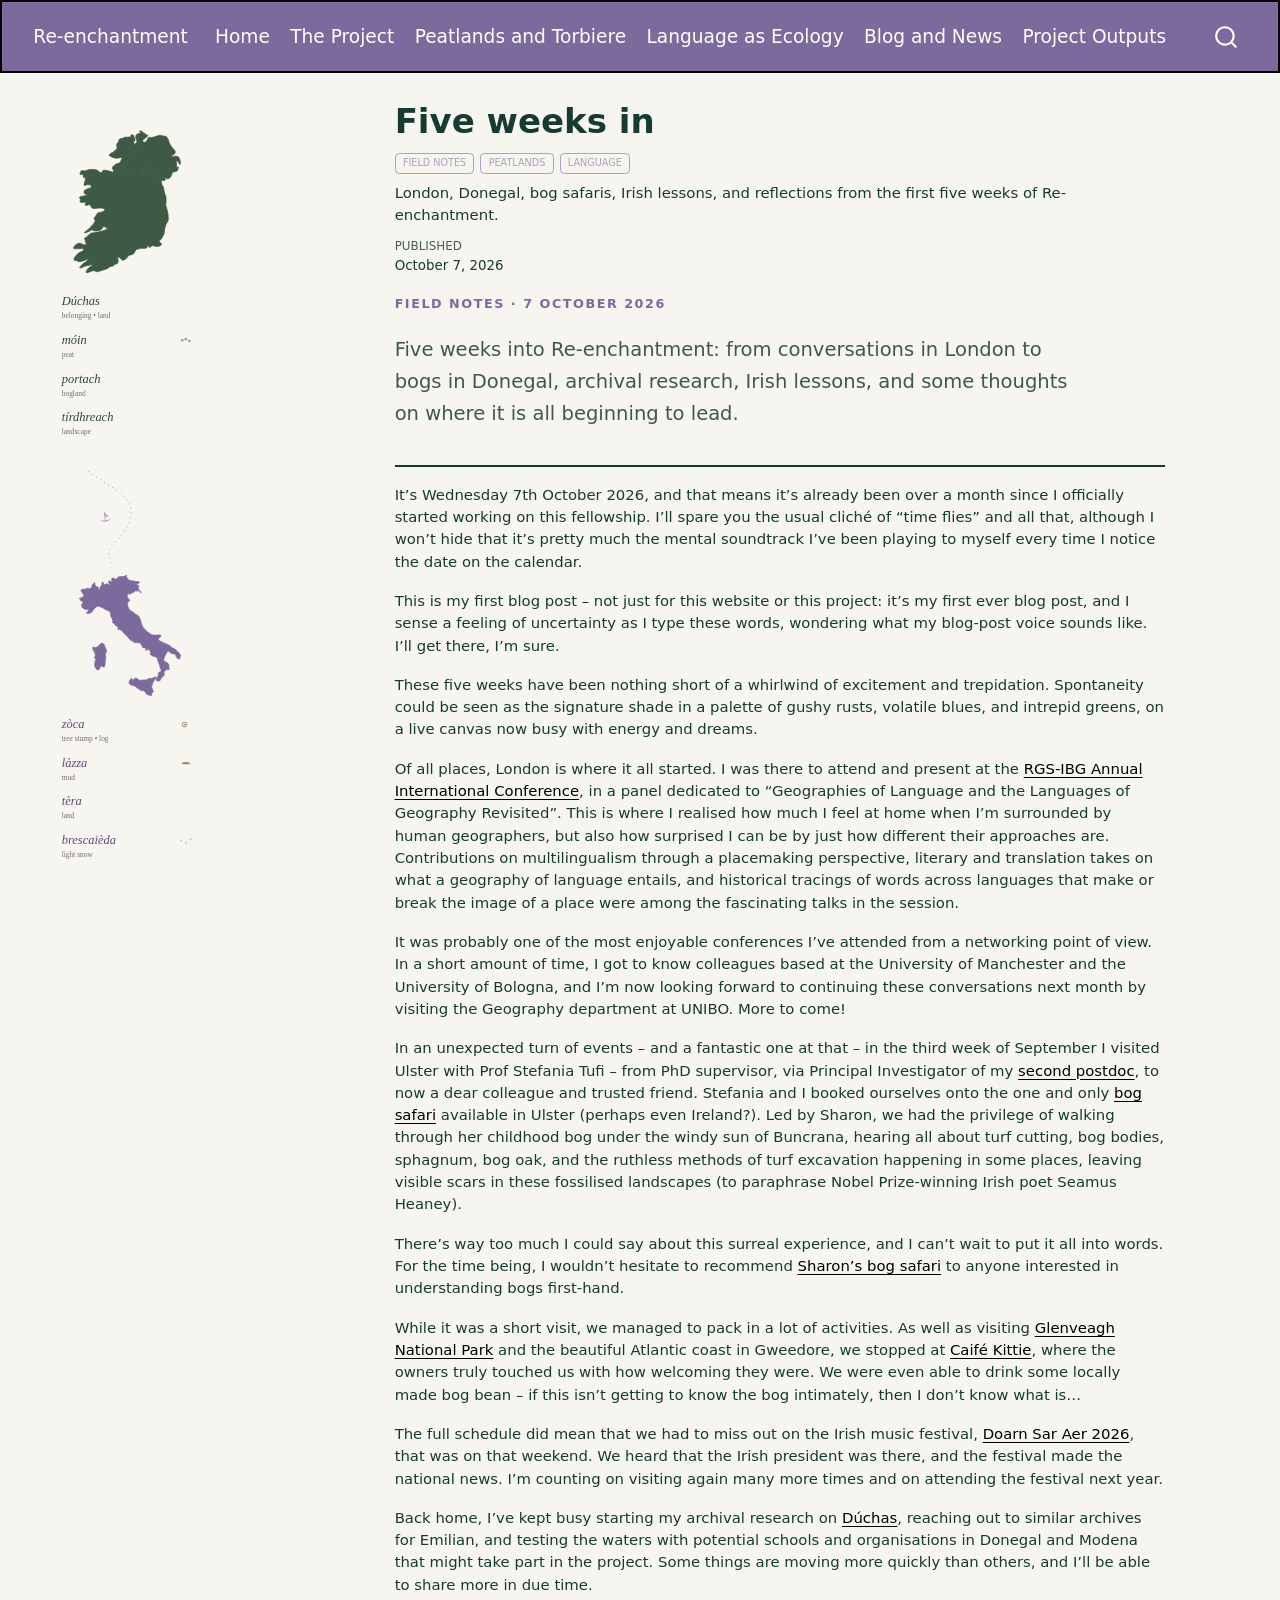
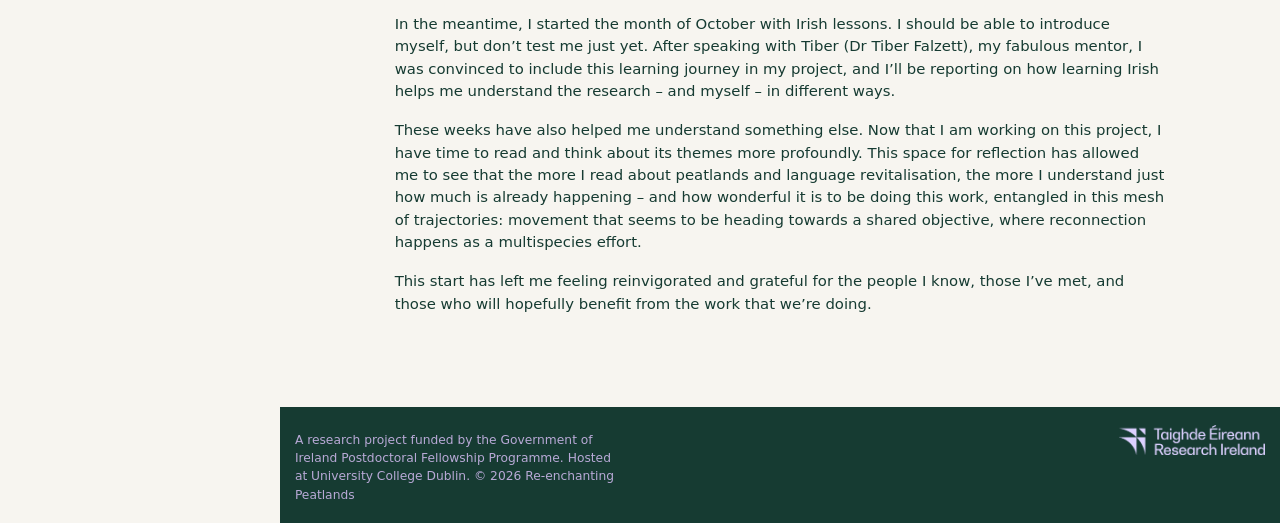
==== commit b381148a: "logo" ====
--- a/docs/posts/five-weeks-in/index.html
+++ b/docs/posts/five-weeks-in/index.html
@@ -607,7 +607,7 @@
     <div class="nav-footer-right">
       <ul class="footer-items list-unstyled">
     <li class="nav-item">
- <img src="files/RILogo.png" alt="Research Ireland" height="30">
+ <img src="../../files/RILogo.png" alt="Research Ireland" height="30">
   </li>  
 </ul>
     </div>
